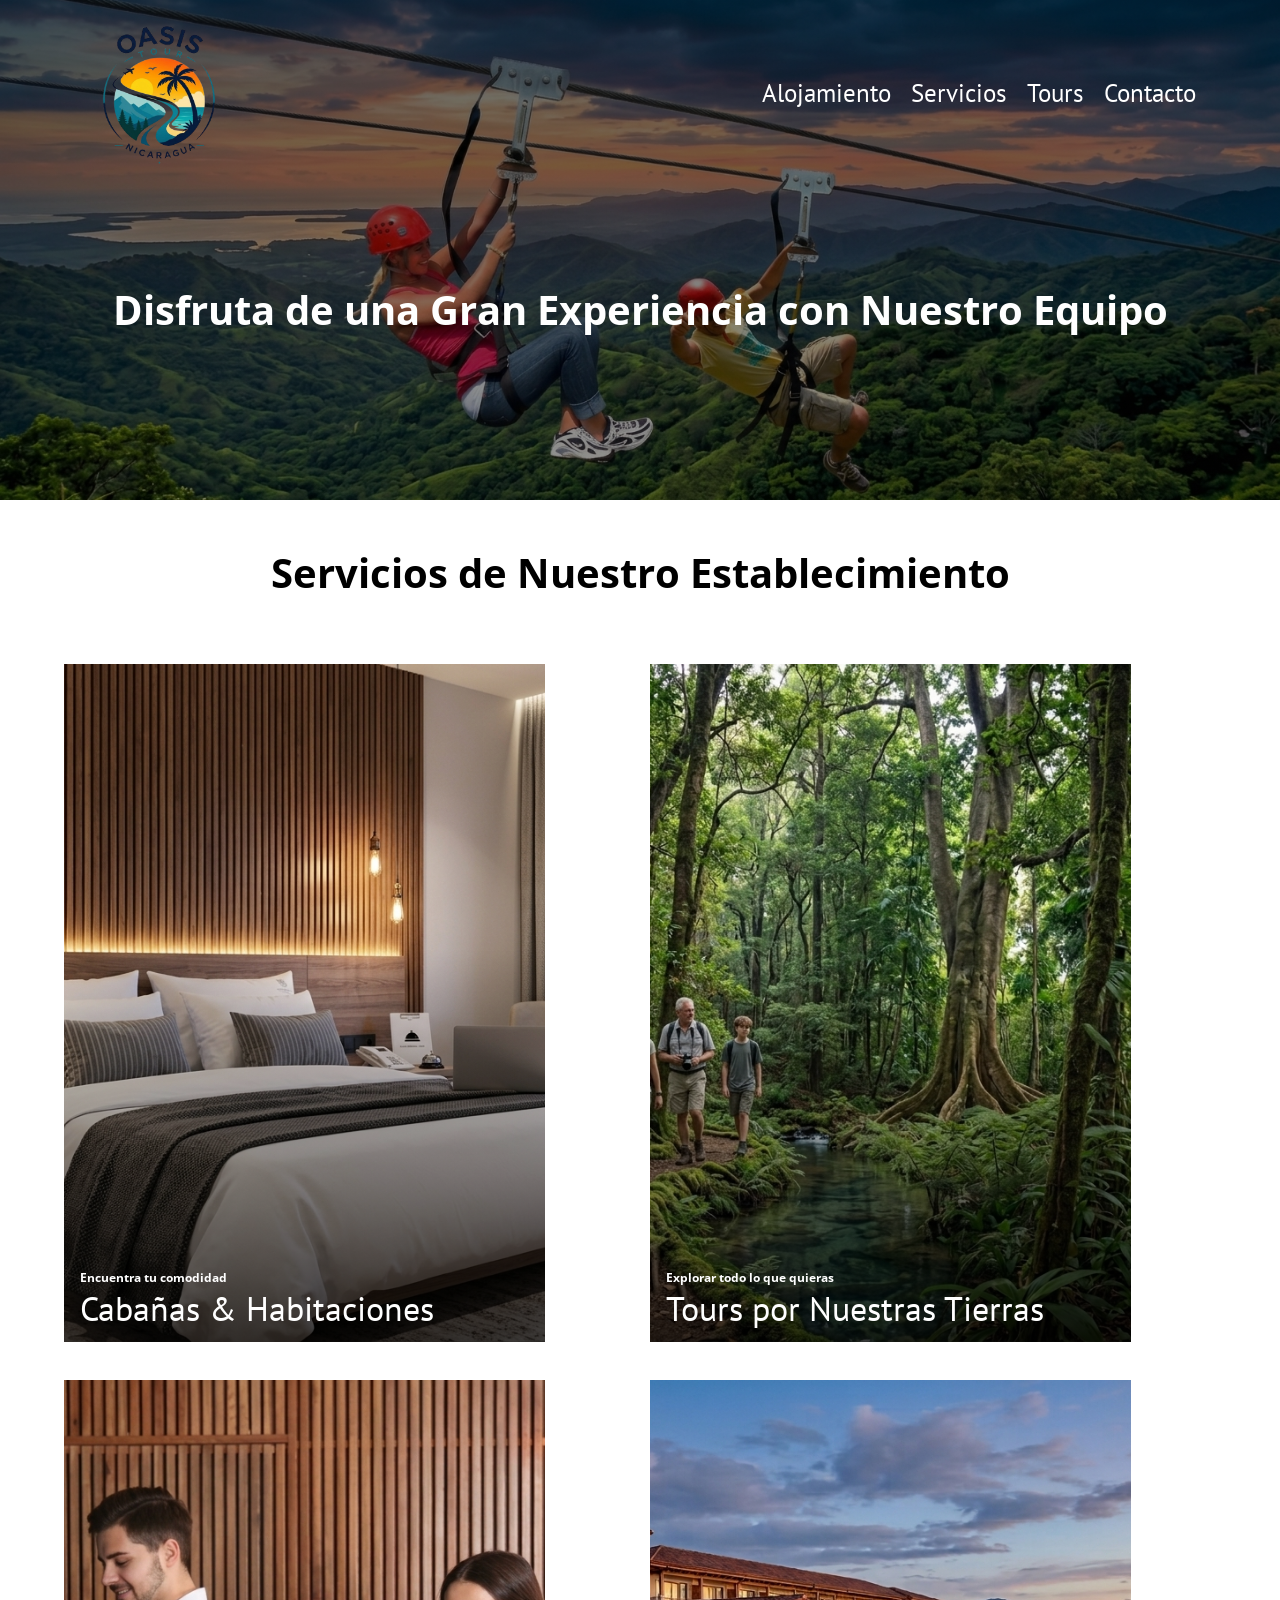
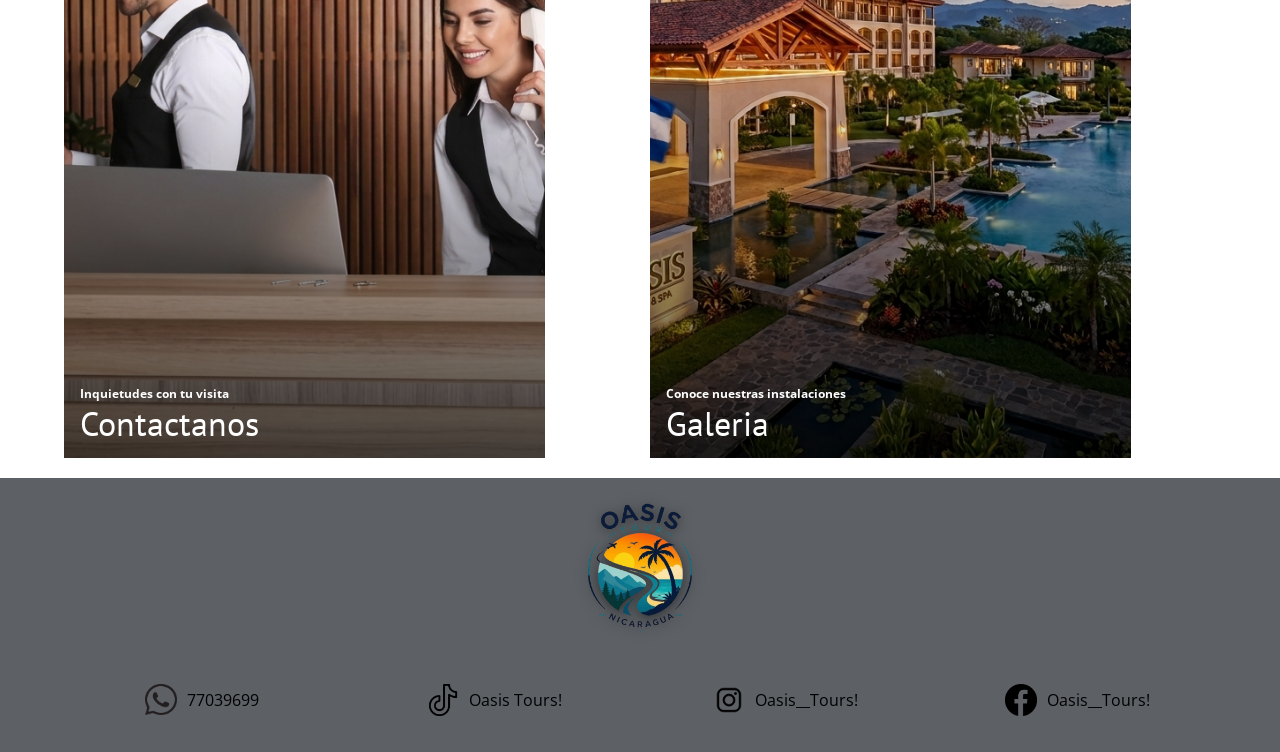
==== index.html @ 0652498a "Initial Oasis Tours website" ====
<!DOCTYPE html>
<html lang="en">

<head>
    <meta charset="UTF-8">
    <meta name="viewport" content="width=device-width, initial-scale=1.0">
    <link rel="stylesheet" href="css/normalize.css">
    <link rel="stylesheet" href="css/style.css">

    <link
        href="https://fonts.googleapis.com/css2?family=Krub&family=Open+Sans:ital,wght@0,300..800;1,300..800&family=Staatliches&display=swap"
        rel="stylesheet">
    <link rel="preconnect" href="https://fonts.googleapis.com">
    <link rel="preconnect" href="https://fonts.gstatic.com" crossorigin>
    <link
        href="https://fonts.googleapis.com/css2?family=Krub&family=Open+Sans:ital,wght@0,300..800;1,300..800&family=PT+Sans:ital,wght@0,400;0,700;1,400;1,700&family=Staatliches&display=swap"
        rel="stylesheet">
    <title>Oasis Tours</title>
</head>

<body>
    <header class="header">

        <div class="contenedor">
            <div class="header__navegacion">

                <a class="header__logo no-margin" href="index.html">
                    <img class="no-margin oasis__logo" src="image/logo.png" alt="logo">
                </a>

                <nav class="barra__navegacion">
                    <a href="alojamiento.html" class="barra__enlace">Alojamiento</a>
                    <a href="servicios.html" class="barra__enlace">Servicios</a>
                    <a href="tours.html" class="barra__enlace">Tours</a>
                    <a href="contacto.html" class="barra__enlace">Contacto</a>
                </nav>
            </div>

        </div>
        <div class="header__texto">
            <h2 class="no-margin frase__header">Disfruta de una Gran Experiencia con Nuestro Equipo</h2>

        </div>
    </header>

    <div class="contenedor">
        <main class="principal">
            <h2 class="centrar-texto">Servicios de Nuestro Establecimiento</h2>

            <div class="principal__opciones">
                <div class="opciones__image">
                    <a href="alojamiento.html">
                        <img src="image/alojamiento.jpg" alt="">

                        <div class="image__text no-margin no-padding">
                            <p class="image__eyebrow">Encuentra tu comodidad</p>
                            <h3>Cabañas &amp; Habitaciones</h3>
                        </div>
                    </a>
                </div>

                <div class="opciones__image">
                    <a href="tours.html">
                        <img src="image/tours.jpg" alt="">

                        <div class="image__text no-margin no-padding">
                            <p class="image__eyebrow">Explorar todo lo que quieras</p>
                            <h3>Tours por Nuestras Tierras</h3>
                        </div>
                    </a>
                </div>

                <div class="opciones__image">
                    <a href="contacto.html">
                        <img src="image/contacto.jpg" alt="">

                        <div class="image__text no-margin no-padding">
                            <p class="image__eyebrow">Inquietudes con tu visita</p>
                            <h3>Contactanos</h3>
                        </div>
                    </a>
                </div>
                <div class="opciones__image">
                    <a href="galeria.html">
                        <img src="image/galeria.jpg" alt="">
                        <div class="image__text no-margin no-padding">
                            <p class="image__eyebrow">Conoce nuestras instalaciones</p>
                            <h3>Galeria</h3>
                        </div>
                    </a>
                </div>
            </div>

        </main>
    </div>

    <footer class="footer">
        <div class="footer__logo">
            <img class="logo__oasis" src="image/logo.png" alt="logo__oasis">
        </div>
        <div class="footer__fondo">

            <div class="footer__logos">
                <img class="footer__whatssap" src="image/logo_whatssapp.png" alt="logo__whatsapp">
                <p>77039699</p>
            </div>

            <div class="footer__logos">
                <img class="footer__whatssap" src="image/logo__tiktok.png" alt="logo__whatsapp">
                <p>Oasis Tours!</p>
            </div>

            <div class="footer__logos">
                <img class="footer__whatssap" src="image/insta__logo.png" alt="logo__whatsapp">
                <p>Oasis__Tours!</p>
            </div>

            <div class="footer__logos">
                <img class="footer__whatssap" src="image/facebook__logo.png" alt="logo__whatsapp">
                <p>Oasis__Tours!</p>
            </div>
        </div>
    </footer>
</body>

</html>
---- css/style.css ----
:root {
    --verde: rgb(35, 227, 35);
    --negro: black;
    --blanco: white;
    --premium: #5d6165;

    --fuenteHeading: 'PT sans', sans-serif;
    --fuenteParrafos: 'Open Sans', sans-serif;
}

html {
    box-sizing: border-box;
    font-size: 62.5%;
}

*,
*::before,
*::after {
    box-sizing: inherit;
}

body {
    font-family: var(--fuenteParrafos);
    font-size: 1.6rem;
    line-height: 2;
    margin: 0;
}

/*Globales*/

a {
    text-decoration: none;
}

h1,
h2,
h3 {
    font-family: var(--cursivas);
}

h1 {
    font-size: 4.8rem;
}

h2 {
    font-size: 4rem;
}

h3 {
    font-size: 3.2rem;
}

img {
    max-width: 100%;
}

p {
    font-family: var(--fuenteParrafos);
}

.centrar-texto {
    text-align: center;
}

.contenedor {
    max-width: 120rem;
    width: 90%;
    margin: 0 auto;
}

.no-margin {
    margin: 0;
}

.no-padding {
    padding: 0;
}

.centrar-texto {
    text-align: center;
}

/*Inicio de sesion*/

.contenido_principal {
    display: grid;
    grid-template-columns: 1fr 1fr;
    gap: 2rem;
    min-height: 39.5rem;
}

.header {
    background-image:
        linear-gradient(to bottom, rgba(0, 0, 0, 0.6), rgba(0, 0, 0, 0.4)),
        url('../image/tirolinas.jpg');
    background-repeat: no-repeat;
    background-position: center;
    background-size: cover;
    height: 50rem;
}



.header__logo {
    display: inline-block;
    justify-content: center;
    max-width: 15rem;
    width: 100%;
}

.oasis__logo {
    width: 100%;
    height: auto;
    display: block;
}

@media (min-width: 768px) {
    .header__logo {
        width: 20%;
        height: auto;
    }
}

.header__navegacion {
    display: block;
    text-align: center;
}


.header__texto {
    color: var(--blanco);
    text-align: center;
    line-height: 1;
}

.frase__header {
    font-size: 4rem;
    width: 100%;
    height: auto;
}

@media (min-width: 768px) {
    .header__navegacion {
        display: flex;
        justify-content: space-between;
        padding: 2rem;
    }

    .header__texto {
        text-align: center;
        padding: 10rem;
        color: var(--blanco);
    }
}


.barra__enlace {
    color: var(--blanco);
    display: block;
    text-align: center;
    font-size: 2.5rem;
    position: relative;
}

@media (min-width: 768px) {
    .barra__enlace {
        color: var(--blanco);
        font-family: var(--fuenteHeading);
        position: relative;
        display: inline-block;
        padding-bottom: 0.5rem;
        text-decoration: none;
        transition: color 0.3s ease;
    }
}

.barra__enlace::after {
    content: '';
    position: absolute;
    bottom: 0;
    left: 0;
    width: 0%;
    height: 3px;
    background-color: var(--verde);
    transition: width 0.3s ease;
}

.barra__enlace:hover {
    color: var(--verde);
}

.barra__enlace:hover::after {
    width: 100%;
}

@media (min-width: 768px) {
    .barra__navegacion {
        display: flex;
        justify-content: center;
        align-items: center;
        gap: 2rem;
    }
}

/*Main*/

.principal__titulo {
    font-family: var(--fuenteHeading);
}

.principal__opciones {
    display: grid;
    grid-template-columns: repeat(2, 1fr);
    gap: 2rem;
}

.opciones__image {
    width: 85%;
    aspect-ratio: 0.71;
    overflow: hidden;
    position: relative;
    margin-top: 1.8rem;
}

.opciones__image a {
    display: block;
    height: 100%;
    color: var(--blanco);
}

.opciones__image img {
    display: block;
    width: 100%;
    height: 100%;
    object-fit: cover;
    transition: transform .35s ease;
}

.opciones__image::after {
    content: '';
    position: absolute;
    inset: 0;
    pointer-events: none;
    background: linear-gradient(to bottom, transparent 42%, rgba(0, 0, 0, .72) 100%);
}

.opciones__image:hover img {
    transform: scale(1.05);
}

.image__text {
    position: absolute;
    z-index: 1;
    right: 1.6rem;
    bottom: 1.5rem;
    left: 1.6rem;
    color: var(--blanco);
    line-height: 1.1;
}

.image__text h3 {
    margin: .4rem 0 0;
    font-family: var(--fuenteHeading);
    font-size: clamp(2.6rem, 4vw, 3.4rem);
    font-weight: 400;
}

.image__eyebrow {
    margin: 0;
    font-size: 1.2rem;
    font-weight: 700;
    line-height: 1.3;
}

.campo_boton {
    text-align: center;
}

.boton {
    color: var(--blanco);
    background-color: var(--celeste);
    border-radius: 2rem;
    border: 1px solid var(--negro);
    padding: 1rem;
    width: 15rem;
}

.boton:hover {
    cursor: pointer;
}

/* Ventana de formas de pago */
.modal-abierto {
    overflow: hidden;
}

.modal-reserva[hidden] {
    display: none;
}

.modal-reserva {
    position: fixed;
    z-index: 1000;
    inset: 0;
    display: grid;
    place-items: center;
    padding: 2rem;
}

.modal-reserva__fondo {
    position: absolute;
    inset: 0;
    background: rgba(15, 23, 42, .66);
}

.modal-reserva__contenido {
    position: relative;
    width: min(100%, 46rem);
    max-height: calc(100vh - 4rem);
    overflow-y: auto;
    padding: 3.2rem;
    border-radius: 1.6rem;
    background: var(--blanco);
    box-shadow: 0 2rem 5rem rgba(0, 0, 0, .28);
}

.modal-reserva__cerrar {
    position: absolute;
    top: 1rem;
    right: 1.4rem;
    border: 0;
    background: transparent;
    color: #475569;
    font-size: 3.2rem;
    line-height: 1;
    cursor: pointer;
}

.modal-reserva__etiqueta {
    margin: 0;
    color: #0d9488;
    font-size: 1.3rem;
    font-weight: 700;
    text-transform: uppercase;
    letter-spacing: .08em;
}

.modal-reserva__contenido h2 {
    margin: .4rem 0 1rem;
    color: #0f172a;
    font-size: 2.8rem;
    line-height: 1.15;
}

.modal-reserva__detalle {
    margin: 0 0 2rem;
    color: #64748b;
    line-height: 1.5;
}

.formas-pago {
    display: grid;
    gap: 1rem;
}

.datos-tarjeta {
    display: grid;
    grid-template-columns: repeat(2, minmax(0, 1fr));
    gap: 1.2rem;
    margin: .6rem 0 0;
    padding: 1.6rem;
    border: 1px solid #cbd5e1;
    border-radius: .9rem;
}

.datos-tarjeta[hidden] {
    display: none;
}

.datos-tarjeta legend {
    padding: 0 .5rem;
    color: #0f172a;
    font-size: 1.6rem;
    font-weight: 700;
}

.datos-tarjeta__campo {
    display: grid;
    gap: .4rem;
}

.datos-tarjeta__campo--completo,
.datos-tarjeta__aviso {
    grid-column: 1 / -1;
}

.datos-tarjeta__campo label {
    color: #334155;
    font-size: 1.3rem;
    font-weight: 700;
}

.datos-tarjeta__campo input {
    min-width: 0;
    border: 1px solid #94a3b8;
    border-radius: .6rem;
    padding: 1rem;
    color: #0f172a;
    font: inherit;
    line-height: 1.2;
}

.datos-tarjeta__campo input:focus {
    outline: 2px solid #0d9488;
    border-color: #0d9488;
}

.datos-tarjeta__aviso {
    margin: 0;
    color: #64748b;
    font-size: 1.2rem;
    line-height: 1.4;
}

.forma-pago {
    display: flex;
    align-items: center;
    gap: 1.2rem;
    padding: 1.3rem;
    border: 1px solid #cbd5e1;
    border-radius: .9rem;
    cursor: pointer;
}

.forma-pago:has(input:checked) {
    border-color: #0d9488;
    background: #f0fdfa;
}

.forma-pago input {
    width: 1.8rem;
    height: 1.8rem;
    accent-color: #0d9488;
}

.forma-pago strong,
.forma-pago small {
    display: block;
}

.forma-pago strong {
    color: #0f172a;
    font-size: 1.6rem;
}

.forma-pago small {
    color: #64748b;
    line-height: 1.4;
}

.modal-reserva__confirmar {
    margin-top: .8rem;
    border: 0;
    border-radius: .8rem;
    padding: 1.3rem;
    background: #0d9488;
    color: var(--blanco);
    font-weight: 700;
    cursor: pointer;
}

.modal-reserva__confirmar:hover {
    background: #0f766e;
}

.modal-reserva__mensaje {
    margin: 1.5rem 0 0;
    color: #0f766e;
    font-weight: 600;
    line-height: 1.5;
}

/* Galería */
.galeria {
    margin-top: 6rem;
    padding: 6rem 0;
    background: #f1f5f9;
}

.galeria__encabezado {
    max-width: 64rem;
    margin: 0 auto 3rem;
    text-align: center;
}

.galeria__encabezado h2 {
    margin: .3rem 0 .8rem;
    color: #0f172a;
    font-size: clamp(3rem, 5vw, 4.2rem);
    line-height: 1.1;
}

.galeria__encabezado > p:last-child {
    margin: 0;
    color: #64748b;
}

.galeria__etiqueta {
    margin: 0;
    color: #0d9488;
    font-size: 1.3rem;
    font-weight: 700;
    letter-spacing: .1em;
    text-transform: uppercase;
}

.galeria__grid {
    display: grid;
    grid-template-columns: repeat(2, minmax(0, 1fr));
    grid-auto-rows: 16rem;
    gap: 1.2rem;
}

.galeria__item {
    position: relative;
    overflow: hidden;
    padding: 0;
    border: 0;
    background: #0f172a;
    cursor: zoom-in;
}

.galeria__item--grande {
    grid-column: span 2;
    grid-row: span 2;
}

.galeria__item img {
    width: 100%;
    height: 100%;
    object-fit: cover;
    transition: transform .35s ease;
}

.galeria__item span {
    position: absolute;
    right: 0;
    bottom: 0;
    left: 0;
    padding: 2.8rem 1.2rem 1rem;
    background: linear-gradient(transparent, rgba(0, 0, 0, .78));
    color: var(--blanco);
    font-size: 1.5rem;
    font-weight: 700;
    text-align: left;
}

.galeria__item:hover img,
.galeria__item:focus-visible img {
    transform: scale(1.08);
}

.galeria__item:focus-visible {
    outline: 3px solid #0d9488;
    outline-offset: 3px;
}

.visor-galeria[hidden] {
    display: none;
}

.visor-galeria {
    position: fixed;
    z-index: 1100;
    inset: 0;
    display: grid;
    place-items: center;
    padding: 2rem;
}

.visor-galeria__fondo {
    position: absolute;
    inset: 0;
    background: rgba(2, 6, 23, .85);
}

.visor-galeria__contenido {
    position: relative;
    max-width: min(100%, 100rem);
    max-height: calc(100vh - 4rem);
}

.visor-galeria__contenido img {
    display: block;
    max-width: 100%;
    max-height: calc(100vh - 4rem);
    border-radius: .8rem;
    object-fit: contain;
}

.visor-galeria__cerrar {
    position: absolute;
    top: -1.3rem;
    right: -1.3rem;
    width: 3.6rem;
    height: 3.6rem;
    border: 0;
    border-radius: 50%;
    background: var(--blanco);
    color: #0f172a;
    font-size: 3rem;
    line-height: 1;
    cursor: pointer;
}

@media (min-width: 768px) {
    .galeria__grid {
        grid-template-columns: repeat(4, minmax(0, 1fr));
        grid-auto-rows: 18rem;
    }

    .galeria__item--grande {
        grid-column: span 2;
        grid-row: span 2;
    }
}


/*Footer*/

.footer {
    background-color: var(--premium);
    margin-top: 2rem;
    padding: 2rem 0;
}

.logo__oasis {
    width: 14rem;
    height: auto;
    filter: drop-shadow(0px 2px 6px rgba(0,0,0,0.5));
}

.footer__logo {
    display: flex;
    justify-content: center;
    align-items: center;
    margin-bottom: 3rem;
}


.footer__fondo {
    display: grid;
    grid-template-columns: repeat(2, 1fr);
    gap: 1.5rem;
    max-width: 120rem;
    width: 90%;
    margin: 0 auto;
}

.footer__logos {
    display: flex;
    flex-direction: row;
    justify-content: center;
    align-items: center;
    gap: 1rem;
}

.footer__logos:hover {
    transform: translateY(-3px);
    background-color: rgba(255, 255, 255, 0.12);
    border-color: var(--verde);
}

.footer__whatssap {
    width: 2.8rem;
    height: 2.8rem;
    object-fit: contain;
}

@media (min-width: 768px) {
    .footer__fondo {
        grid-template-columns: repeat(4, 1fr);
    }

    .footer__whatssap {
        width: 3.2rem;
        height: 3.2rem;
    }
}
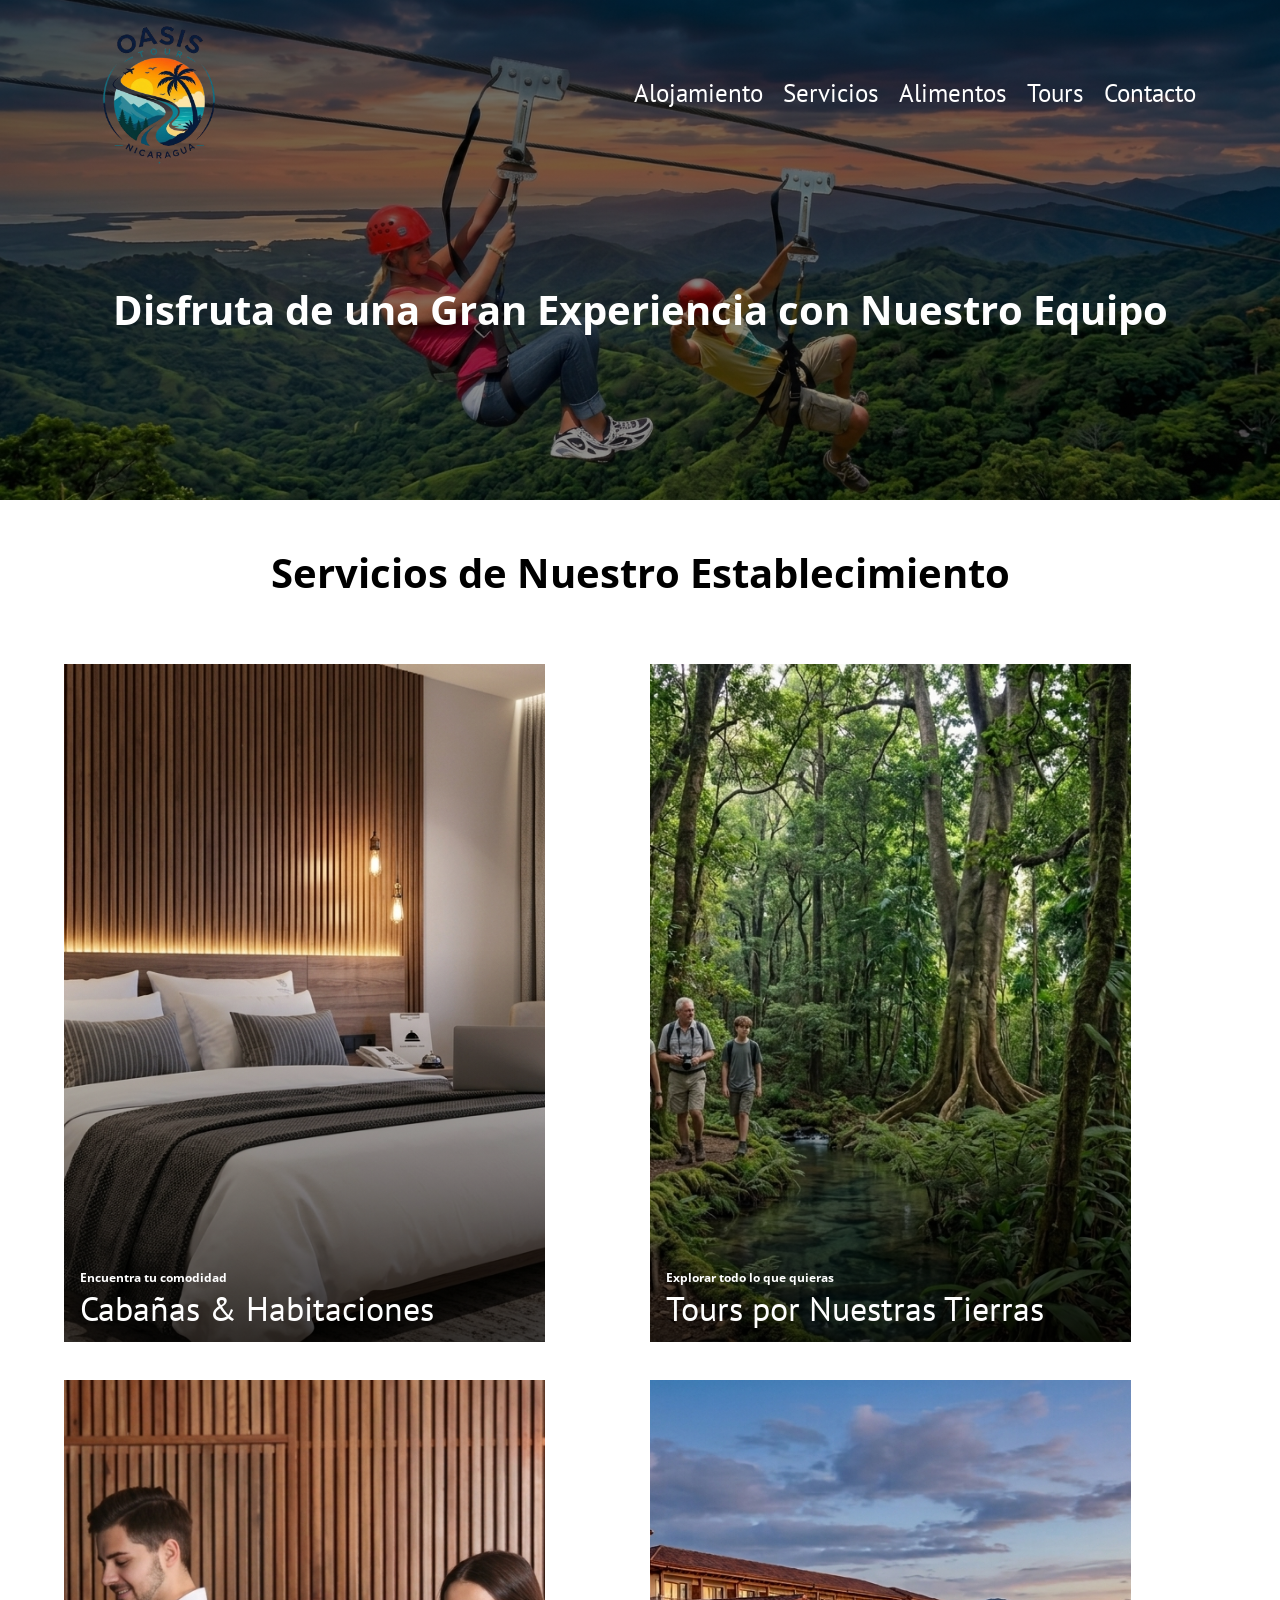
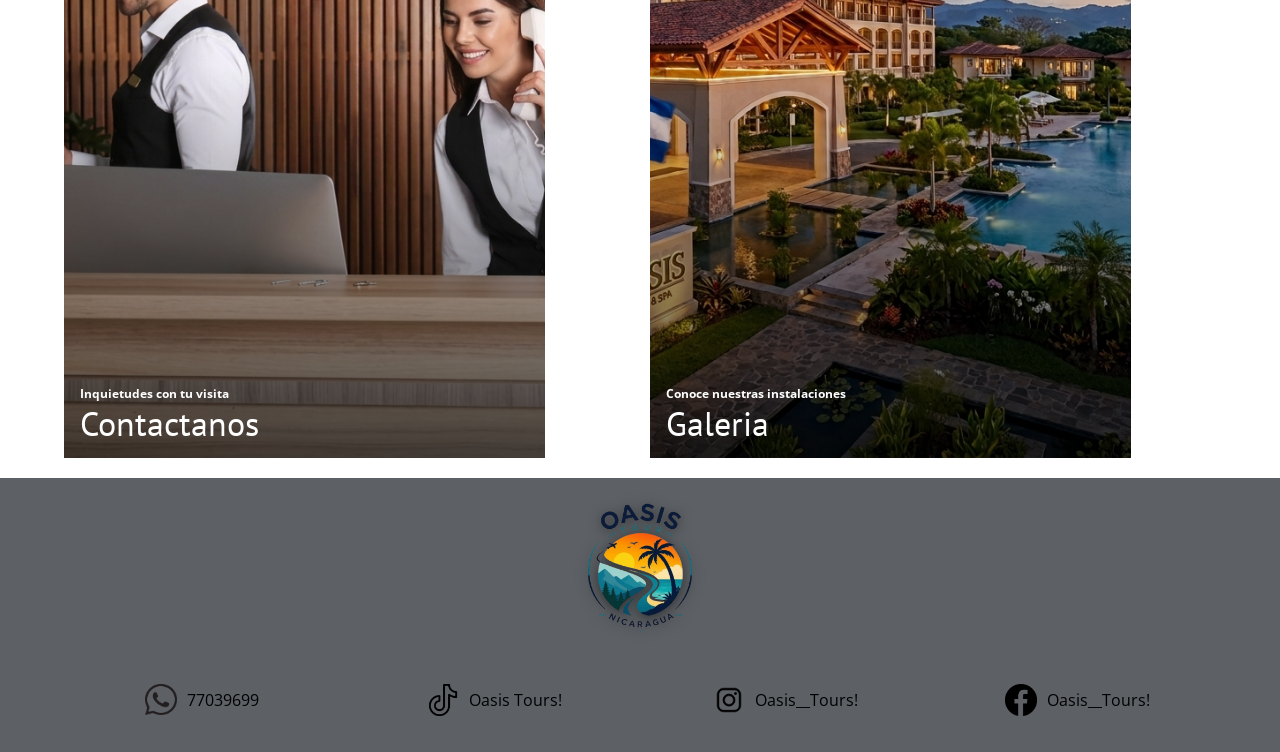
==== commit 314db607: "Agrega página de alimentos y diseño móvil" ====
--- a/index.html
+++ b/index.html
@@ -31,6 +31,7 @@
                 <nav class="barra__navegacion">
                     <a href="alojamiento.html" class="barra__enlace">Alojamiento</a>
                     <a href="servicios.html" class="barra__enlace">Servicios</a>
+                    <a href="alimentos.html" class="barra__enlace">Alimentos</a>
                     <a href="tours.html" class="barra__enlace">Tours</a>
                     <a href="contacto.html" class="barra__enlace">Contacto</a>
                 </nav>
--- a/css/style.css
+++ b/css/style.css
@@ -687,3 +687,157 @@
         height: 3.2rem;
     }
 }
+
+/* Ajustes para pantallas pequeñas */
+@media (max-width: 767px) {
+    body {
+        overflow-x: hidden;
+    }
+
+    .contenedor {
+        width: min(100% - 3.2rem, 120rem);
+    }
+
+    .header {
+        height: auto;
+        min-height: 48rem;
+    }
+
+    .header__navegacion {
+        padding-top: 1.6rem;
+    }
+
+    .header__logo {
+        max-width: 11rem;
+    }
+
+    .barra__navegacion {
+        display: grid;
+        grid-template-columns: repeat(3, minmax(0, 1fr));
+        gap: .4rem 1.2rem;
+        margin: 1rem auto 0;
+        max-width: 42rem;
+    }
+
+    .barra__enlace:nth-child(5) {
+        grid-column: 2;
+    }
+
+    .barra__enlace {
+        padding: .6rem .2rem;
+        font-size: 1.8rem;
+        line-height: 1.35;
+    }
+
+    .header__texto {
+        padding: 8rem 1.6rem 5rem;
+    }
+
+    .frase__header {
+        font-size: clamp(3.2rem, 10vw, 4.2rem);
+        line-height: 1.12;
+    }
+
+    .principal__opciones {
+        grid-template-columns: 1fr;
+    }
+
+    .opciones__image {
+        width: 100%;
+        margin-top: 0;
+    }
+
+    .alojamiento-container,
+    .tours-container,
+    .servicios-container,
+    .contacto-container {
+        padding: 4rem 0;
+    }
+
+    .section-title,
+    .tours-container .section-title,
+    .servicios-container .section-title,
+    .contacto-container .section-title {
+        margin-bottom: 3rem;
+    }
+
+    .section-title h2,
+    .tours-container .section-title h2,
+    .servicios-container .section-title h2,
+    .contacto-container .section-title h2 {
+        font-size: 2.8rem;
+        line-height: 1.2;
+    }
+
+    .section-title p,
+    .tours-container .section-title p,
+    .servicios-container .section-title p,
+    .contacto-container .section-title p {
+        font-size: 1.7rem;
+        line-height: 1.65;
+    }
+
+    .cards-grid,
+    .tours-container .cards-grid,
+    .servicios-grid,
+    .contacto-wrapper {
+        grid-template-columns: minmax(0, 1fr);
+    }
+
+    .cards-grid,
+    .tours-container .cards-grid,
+    .servicios-grid {
+        gap: 2rem;
+    }
+
+    .contacto-wrapper {
+        gap: 3rem;
+        padding: 2.4rem;
+        border-radius: 1.2rem;
+    }
+
+    .contacto-info > p {
+        margin-bottom: 2.4rem;
+    }
+
+    .info-list {
+        gap: 1.6rem;
+        padding-left: 0;
+    }
+
+    .info-list li {
+        gap: 1.2rem;
+    }
+
+    .info-list li > div {
+        min-width: 0;
+    }
+
+    .info-list p {
+        overflow-wrap: anywhere;
+    }
+
+    .form-group input,
+    .form-group select,
+    .form-group textarea {
+        min-width: 0;
+    }
+
+    .card-content {
+        padding: 2rem;
+    }
+
+    .card-features {
+        gap: .8rem;
+    }
+}
+
+@media (max-width: 370px) {
+    .barra__navegacion {
+        grid-template-columns: repeat(2, minmax(0, 1fr));
+    }
+
+    .barra__enlace:nth-child(5) {
+        grid-column: auto;
+    }
+}
